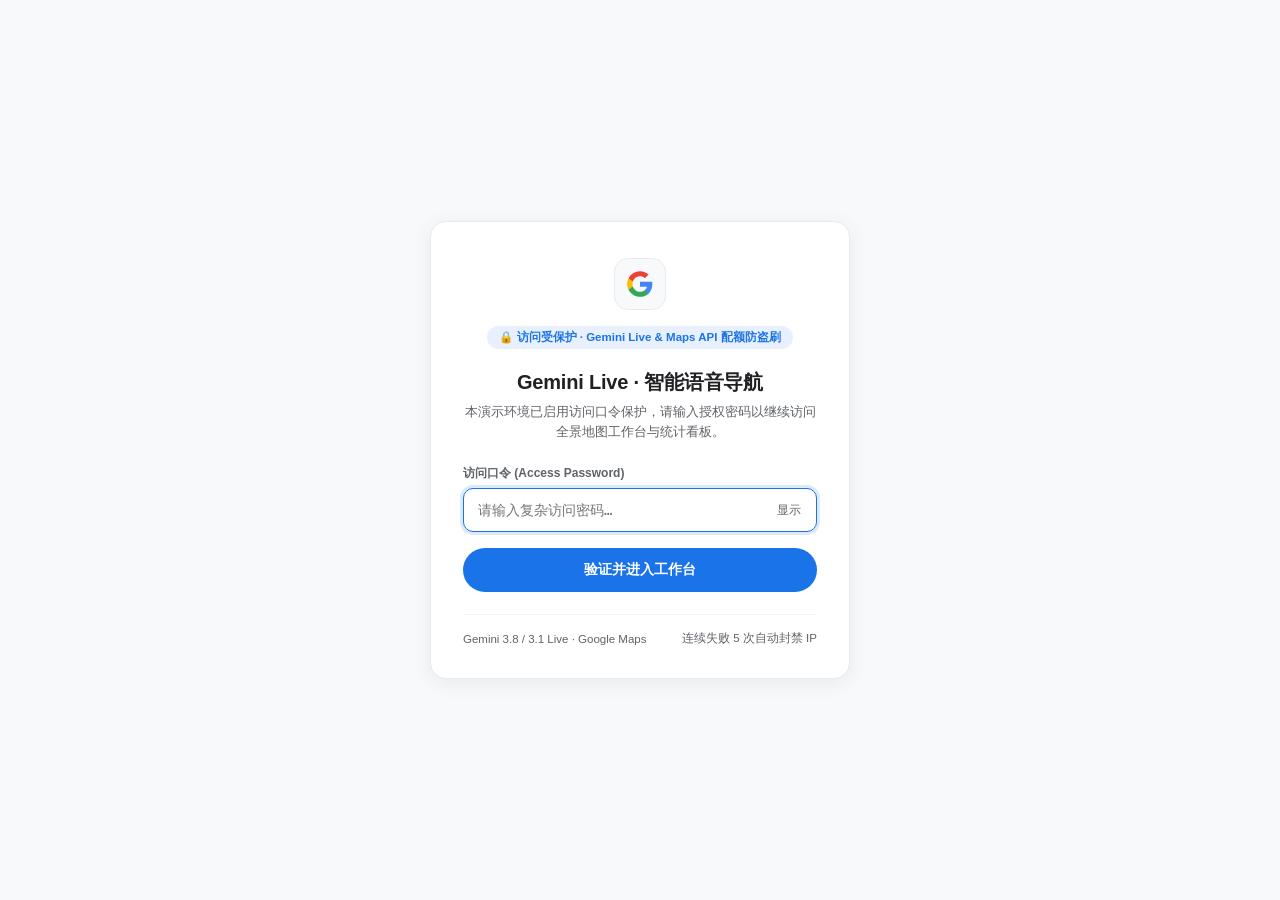
==== server/static/login.html @ c0ccdcf7 "feat(security): add optional ACCESS_PASSWORD 5-layer security gate, HMAC cookie, and IP lockout" ====
<!DOCTYPE html>
<html lang="zh-CN">
<head>
<meta charset="utf-8">
<meta name="viewport" content="width=device-width, initial-scale=1">
<meta name="robots" content="noindex, nofollow">
<title>访问验证 · Gemini Live × Google Maps</title>
<style>
:root {
  --blue: #1a73e8;
  --blue-hover: #1765cc;
  --red: #d93025;
  --ink: #202124;
  --sub: #5f6368;
  --line: #dadce0;
  --bg: #f8f9fa;
}
* { box-sizing: border-box; }
html, body { margin: 0; padding: 0; height: 100%; }
body {
  font-family: 'Google Sans', 'Roboto', -apple-system, BlinkMacSystemFont,
    'Segoe UI', 'PingFang SC', 'Microsoft YaHei', sans-serif;
  background: var(--bg);
  color: var(--ink);
  display: flex;
  align-items: center;
  justify-content: center;
  padding: 24px;
  -webkit-font-smoothing: antialiased;
}
.auth-card {
  width: 100%;
  max-width: 420px;
  background: #ffffff;
  border: 1px solid #e8eaed;
  border-radius: 16px;
  padding: 36px 32px 32px;
  box-shadow: 0 4px 20px rgba(60, 64, 67, 0.08);
  text-align: center;
}
.logo-wrap {
  display: inline-flex;
  align-items: center;
  justify-content: center;
  width: 52px;
  height: 52px;
  border-radius: 14px;
  background: #f8f9fa;
  border: 1px solid #e8eaed;
  margin-bottom: 16px;
}
h1 {
  margin: 0 0 6px;
  font-size: 20px;
  font-weight: 600;
  color: var(--ink);
  letter-spacing: -0.2px;
}
.desc {
  margin: 0 0 24px;
  font-size: 13px;
  color: var(--sub);
  line-height: 1.5;
}
.badge-row {
  display: inline-flex;
  align-items: center;
  gap: 6px;
  background: #e8f0fe;
  color: var(--blue);
  font-size: 11.5px;
  font-weight: 600;
  padding: 4px 12px;
  border-radius: 999px;
  margin-bottom: 20px;
}
.field {
  position: relative;
  text-align: left;
  margin-bottom: 16px;
}
.field label {
  display: block;
  font-size: 12px;
  font-weight: 600;
  color: var(--sub);
  margin-bottom: 6px;
}
.input-wrap {
  position: relative;
  display: flex;
  align-items: center;
}
.input-wrap input {
  width: 100%;
  height: 44px;
  padding: 0 44px 0 14px;
  font-size: 14px;
  font-family: 'Roboto Mono', ui-monospace, monospace;
  color: var(--ink);
  background: #fff;
  border: 1px solid var(--line);
  border-radius: 10px;
  outline: none;
  transition: border-color 0.15s, box-shadow 0.15s;
}
.input-wrap input:focus {
  border-color: var(--blue);
  box-shadow: 0 0 0 3px rgba(26, 115, 232, 0.15);
}
.toggle-btn {
  position: absolute;
  right: 8px;
  background: transparent;
  border: none;
  color: var(--sub);
  font-size: 12px;
  font-weight: 500;
  padding: 6px 8px;
  border-radius: 6px;
  cursor: pointer;
}
.toggle-btn:hover { background: #f1f3f4; color: var(--ink); }
.err-msg {
  display: none;
  background: #fce8e6;
  color: var(--red);
  border: 1px solid #f5c3c0;
  border-radius: 8px;
  padding: 9px 12px;
  font-size: 12.5px;
  text-align: left;
  margin-bottom: 16px;
  line-height: 1.4;
}
.btn-submit {
  width: 100%;
  height: 44px;
  background: var(--blue);
  color: #fff;
  border: none;
  border-radius: 999px;
  font-size: 14px;
  font-weight: 600;
  font-family: inherit;
  cursor: pointer;
  transition: background 0.15s, box-shadow 0.15s;
}
.btn-submit:hover {
  background: var(--blue-hover);
  box-shadow: 0 2px 6px rgba(26, 115, 232, 0.3);
}
.btn-submit:disabled {
  opacity: 0.6;
  cursor: not-allowed;
}
.foot {
  margin-top: 22px;
  padding-top: 16px;
  border-top: 1px solid #f1f3f4;
  font-size: 11.5px;
  color: var(--sub);
  display: flex;
  justify-content: space-between;
  align-items: center;
}
</style>
</head>
<body>

<div class="auth-card">
  <div class="logo-wrap">
    <svg viewBox="0 0 48 48" width="28" height="28" aria-hidden="true">
      <path fill="#4285F4" d="M45.12 24.5c0-1.56-.14-3.06-.4-4.5H24v8.51h11.84c-.51 2.75-2.06 5.08-4.39 6.64v5.52h7.11c4.16-3.83 6.56-9.47 6.56-16.17z"/>
      <path fill="#34A853" d="M24 46c5.94 0 10.92-1.97 14.56-5.33l-7.11-5.52c-1.97 1.32-4.49 2.1-7.45 2.1-5.73 0-10.58-3.87-12.31-9.07H4.34v5.7C7.96 41.07 15.4 46 24 46z"/>
      <path fill="#FBBC05" d="M11.69 28.18C11.25 26.86 11 25.45 11 24s.25-2.86.69-4.18v-5.7H4.34C2.85 17.09 2 20.45 2 24s.85 6.91 2.34 9.88l7.35-5.7z"/>
      <path fill="#EA4335" d="M24 10.75c3.23 0 6.13 1.11 8.41 3.29l6.31-6.31C34.91 4.18 29.93 2 24 2 15.4 2 7.96 6.93 4.34 14.12l7.35 5.7c1.73-5.2 6.58-9.07 12.31-9.07z"/>
    </svg>
  </div>

  <div class="badge-row">🔒 访问受保护 · Gemini Live & Maps API 配额防盗刷</div>
  <h1>Gemini Live · 智能语音导航</h1>
  <p class="desc">本演示环境已启用访问口令保护，请输入授权密码以继续访问全景地图工作台与统计看板。</p>

  <form id="loginForm" autocomplete="off">
    <div class="field">
      <label for="pwdInput">访问口令 (Access Password)</label>
      <div class="input-wrap">
        <input type="password" id="pwdInput" name="password" placeholder="请输入复杂访问密码…" required autofocus>
        <button type="button" class="toggle-btn" id="toggleBtn">显示</button>
      </div>
    </div>
    <div class="err-msg" id="errMsg"></div>
    <button type="submit" class="btn-submit" id="submitBtn">验证并进入工作台</button>
  </form>

  <div class="foot">
    <span>Gemini 3.8 / 3.1 Live · Google Maps</span>
    <span>连续失败 5 次自动封禁 IP</span>
  </div>
</div>

<script>
const pwdInput = document.getElementById('pwdInput');
const toggleBtn = document.getElementById('toggleBtn');
const errMsg = document.getElementById('errMsg');
const submitBtn = document.getElementById('submitBtn');
const form = document.getElementById('loginForm');

toggleBtn.onclick = () => {
  const isPwd = pwdInput.type === 'password';
  pwdInput.type = isPwd ? 'text' : 'password';
  toggleBtn.textContent = isPwd ? '隐藏' : '显示';
  pwdInput.focus();
};

form.onsubmit = async (e) => {
  e.preventDefault();
  errMsg.style.display = 'none';
  const password = pwdInput.value.trim();
  if (!password) return;
  submitBtn.disabled = true;
  submitBtn.textContent = '正在验证…';
  try {
    const res = await fetch('/api/login', {
      method: 'POST',
      headers: { 'Content-Type': 'application/json' },
      body: JSON.stringify({ password }),
    });
    const data = await res.json().catch(() => ({}));
    if (res.ok && data.ok) {
      const params = new URLSearchParams(window.location.search);
      const next = params.get('next') || '/';
      window.location.replace(next.startsWith('/') ? next : '/');
      return;
    }
    errMsg.textContent = data.error || '访问口令错误，请重试';
    errMsg.style.display = 'block';
    pwdInput.select();
  } catch (err) {
    errMsg.textContent = '网络请求异常，请稍后重试';
    errMsg.style.display = 'block';
  } finally {
    submitBtn.disabled = false;
    submitBtn.textContent = '验证并进入工作台';
  }
};
</script>
</body>
</html>
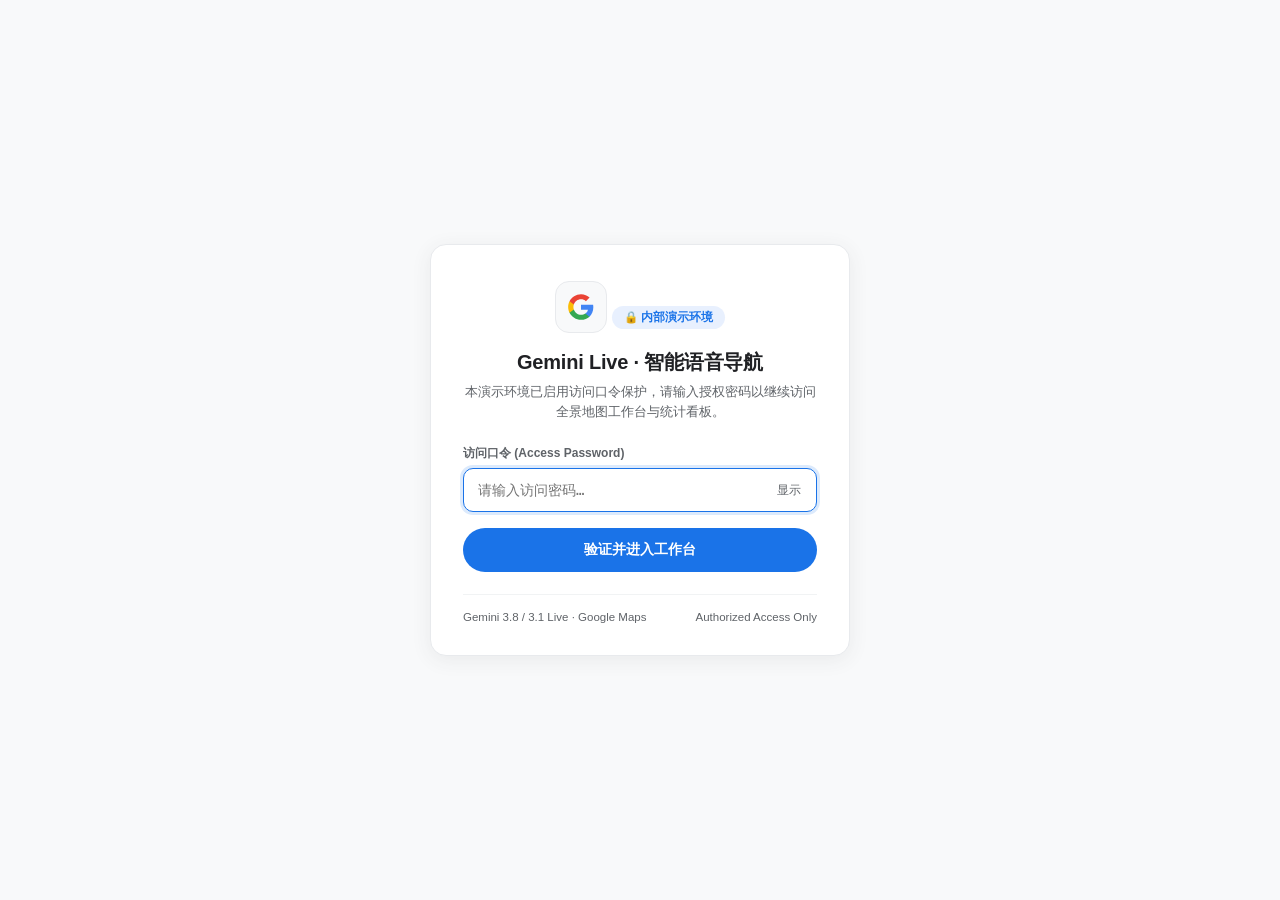
==== commit 70dd888e: "fix(duplex): prevent speaker echo self-interruption on Gemini 3.8 Live via proactive WebRTC loopback" ====
--- a/server/static/login.html
+++ b/server/static/login.html
@@ -178,7 +178,7 @@
     </svg>
   </div>
 
-  <div class="badge-row">🔒 访问受保护 · Gemini Live & Maps API 配额防盗刷</div>
+  <div class="badge-row">🔒 内部演示环境</div>
   <h1>Gemini Live · 智能语音导航</h1>
   <p class="desc">本演示环境已启用访问口令保护，请输入授权密码以继续访问全景地图工作台与统计看板。</p>
 
@@ -186,7 +186,7 @@
     <div class="field">
       <label for="pwdInput">访问口令 (Access Password)</label>
       <div class="input-wrap">
-        <input type="password" id="pwdInput" name="password" placeholder="请输入复杂访问密码…" required autofocus>
+        <input type="password" id="pwdInput" name="password" placeholder="请输入访问密码…" required autofocus>
         <button type="button" class="toggle-btn" id="toggleBtn">显示</button>
       </div>
     </div>
@@ -196,7 +196,7 @@
 
   <div class="foot">
     <span>Gemini 3.8 / 3.1 Live · Google Maps</span>
-    <span>连续失败 5 次自动封禁 IP</span>
+    <span>Authorized Access Only</span>
   </div>
 </div>
 
